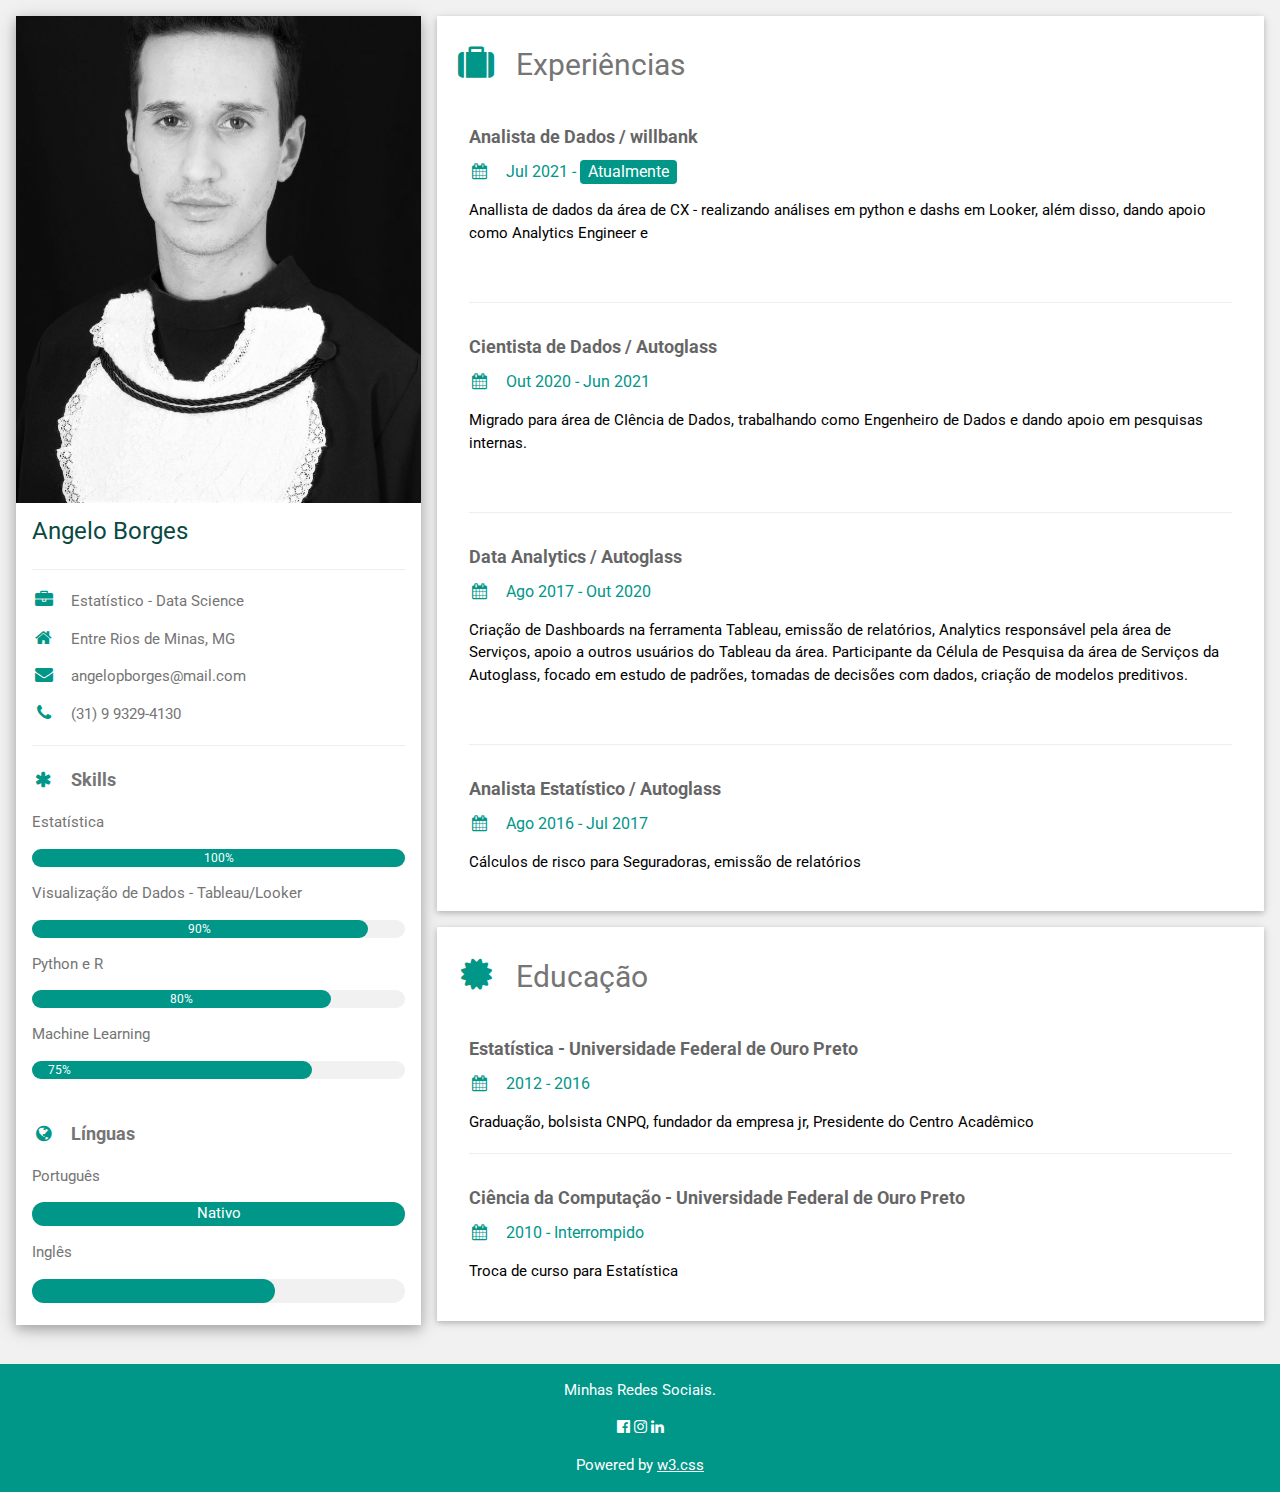
==== CVAngeloBorges/index.html @ 4f0cca8e "Update index.html" ====
<!DOCTYPE html>
<html>
<title>CV Angelo Borges</title>
<meta charset="UTF-8">
<meta name="viewport" content="width=device-width, initial-scale=1">
<link rel="stylesheet" href="https://www.w3schools.com/w3css/4/w3.css">
<link rel='stylesheet' href='https://fonts.googleapis.com/css?family=Roboto'>
<link rel="stylesheet" href="https://cdnjs.cloudflare.com/ajax/libs/font-awesome/4.7.0/css/font-awesome.min.css">
<style>
html,body,h1,h2,h3,h4,h5,h6 {font-family: "Roboto", sans-serif}
</style>
<body class="w3-light-grey">

<!-- Page Container -->
<div class="w3-content w3-margin-top" style="max-width:1400px;">

  <!-- The Grid -->
  <div class="w3-row-padding">
  
    <!-- Left Column -->
    <div class="w3-third">
    
      <div class="w3-white w3-text-grey w3-card-4">
        <div class="w3-display-container">
          <img src="images/forma.jpeg" style="width:100%" alt="foto">
        </div>
        <div class="w3-container">
          <h3><font color="#0A4942">Angelo Borges</font></h3>
          <hr>
          <p><i class="fa fa-briefcase fa-fw w3-margin-right w3-large w3-text-teal"></i>Estatístico - Data Science</p>
          <p><i class="fa fa-home fa-fw w3-margin-right w3-large w3-text-teal"></i>Entre Rios de Minas, MG</p>
          <p><i class="fa fa-envelope fa-fw w3-margin-right w3-large w3-text-teal"></i>angelopborges@mail.com</p>
          <p><i class="fa fa-phone fa-fw w3-margin-right w3-large w3-text-teal"></i>(31) 9 9329-4130</p>
          <hr>

          <p class="w3-large"><b><i class="fa fa-asterisk fa-fw w3-margin-right w3-text-teal"></i>Skills</b></p>
          <p>Estatística</p>
          <div class="w3-light-grey w3-round-xlarge w3-small">
            <div class="w3-container w3-center w3-round-xlarge w3-teal" style="width:100%">100%</div>
          </div>
          <p>Visualização de Dados - Tableau/Looker</p>
          <div class="w3-light-grey w3-round-xlarge w3-small">
            <div class="w3-container w3-center w3-round-xlarge w3-teal" style="width:90%">
              <div class="w3-center w3-text-white">90%</div>
            </div>
          </div>
          <p>Python e R</p>
          <div class="w3-light-grey w3-round-xlarge w3-small">
            <div class="w3-container w3-center w3-round-xlarge w3-teal" style="width:80%">80%</div>
          </div>
          <p>Machine Learning</p>
          <div class="w3-light-grey w3-round-xlarge w3-small">
            <div class="w3-container  w3-round-xlarge w3-teal" style="width:75%">75%</div>
          </div>
          <br>

          <p class="w3-large w3-text-theme"><b><i class="fa fa-globe fa-fw w3-margin-right w3-text-teal"></i>Línguas</b></p>
          <p>Português</p>
          <div class="w3-light-grey w3-round-xlarge">
            <div class="w3-round-xlarge w3-center w3-teal" style="height:24px;width:100%">Nativo</div>
          </div>
          <p>Inglês</p>
          <div class="w3-light-grey w3-round-xlarge">
            <div class="w3-round-xlarge w3-teal" style="height:24px;width:65%"></div>
          </div>
          <br>
        </div>
      </div><br>

    <!-- End Left Column -->
    </div>

    <!-- Right Column -->
    <div class="w3-twothird">
    
      <div class="w3-container w3-card w3-white w3-margin-bottom">
        <h2 class="w3-text-grey w3-padding-16"><i class="fa fa-suitcase fa-fw w3-margin-right w3-xxlarge w3-text-teal"></i>Experiências</h2>
        <div class="w3-container">
          <h5 class="w3-opacity"><b>Analista de Dados / willbank</b></h5>
          <h6 class="w3-text-teal"><i class="fa fa-calendar fa-fw w3-margin-right"></i>Jul 2021 - <span class="w3-tag w3-teal w3-round">Atualmente</span></h6>
          <p>Anallista de dados da área de CX - realizando análises em python e dashs em Looker, além disso, dando apoio como Analytics Engineer e</p>
          <br>
          <hr>
        </div>        
        <div class="w3-container">
          <h5 class="w3-opacity"><b>Cientista de Dados / Autoglass</b></h5>
          <h6 class="w3-text-teal"><i class="fa fa-calendar fa-fw w3-margin-right"></i>Out 2020 - Jun 2021</span></h6>
          <p>Migrado para área de CIência de Dados, trabalhando como Engenheiro de Dados e dando apoio em pesquisas internas.</p>
          <br>
          <hr>
        </div>
        <div class="w3-container">
          <h5 class="w3-opacity"><b>Data Analytics / Autoglass</b></h5>
          <h6 class="w3-text-teal"><i class="fa fa-calendar fa-fw w3-margin-right"></i>Ago 2017 - Out 2020</h6>
          <p>Criação de Dashboards na ferramenta Tableau, emissão de relatórios, Analytics responsável pela área de Serviços, apoio a outros usuários do Tableau da área. Participante da Célula de Pesquisa da área de Serviços da Autoglass, focado em estudo de padrões, tomadas de decisões com dados, criação de modelos preditivos. </p>
          <br>
          <hr>
        </div>
        <div class="w3-container">
          <h5 class="w3-opacity"><b>Analista Estatístico / Autoglass</b></h5>
          <h6 class="w3-text-teal"><i class="fa fa-calendar fa-fw w3-margin-right"></i>Ago 2016 - Jul 2017</h6>
          <p>Cálculos de risco para Seguradoras, emissão de relatórios </p><br>
        </div>
      </div>

      <div class="w3-container w3-card w3-white">
        <h2 class="w3-text-grey w3-padding-16"><i class="fa fa-certificate fa-fw w3-margin-right w3-xxlarge w3-text-teal"></i>Educação</h2>
        <div class="w3-container">
          <h5 class="w3-opacity"><b>Estatística - Universidade Federal de Ouro Preto</b></h5>
          <h6 class="w3-text-teal"><i class="fa fa-calendar fa-fw w3-margin-right"></i>2012 - 2016</h6>
          <p>Graduação, bolsista CNPQ, fundador da empresa jr, Presidente do Centro Acadêmico</p>
          <hr>
        </div>
        <div class="w3-container">
          <h5 class="w3-opacity"><b>Ciência da Computação - Universidade Federal de Ouro Preto</b></h5>
          <h6 class="w3-text-teal"><i class="fa fa-calendar fa-fw w3-margin-right"></i>2010 - Interrompido</h6>
          <p>Troca de curso para Estatística</p><br>
        </div>
      </div>
            

    <!-- End Right Column -->
    </div>
    
  <!-- End Grid -->
  </div>
  
  <!-- End Page Container -->
</div>

<footer class="w3-container w3-teal w3-center w3-margin-top">
  <p>Minhas Redes Sociais.</p>
  <a href="https://facebook.com/angelopborges"><i class="fa fa-facebook-official w3-hover-opacity"></i></a>
  <a href="https://www.instagram.com/tufoborges"><i class="fa fa-instagram w3-hover-opacity"></i></a> 
  <a href="https://www.linkedin.com/in/angelopborges/"><i class="fa fa-linkedin w3-hover-opacity"></i></a>
  <p>Powered by <a href="https://www.w3schools.com/w3css/default.asp" target="_blank">w3.css</a></p>
</footer>

</body>
</html>
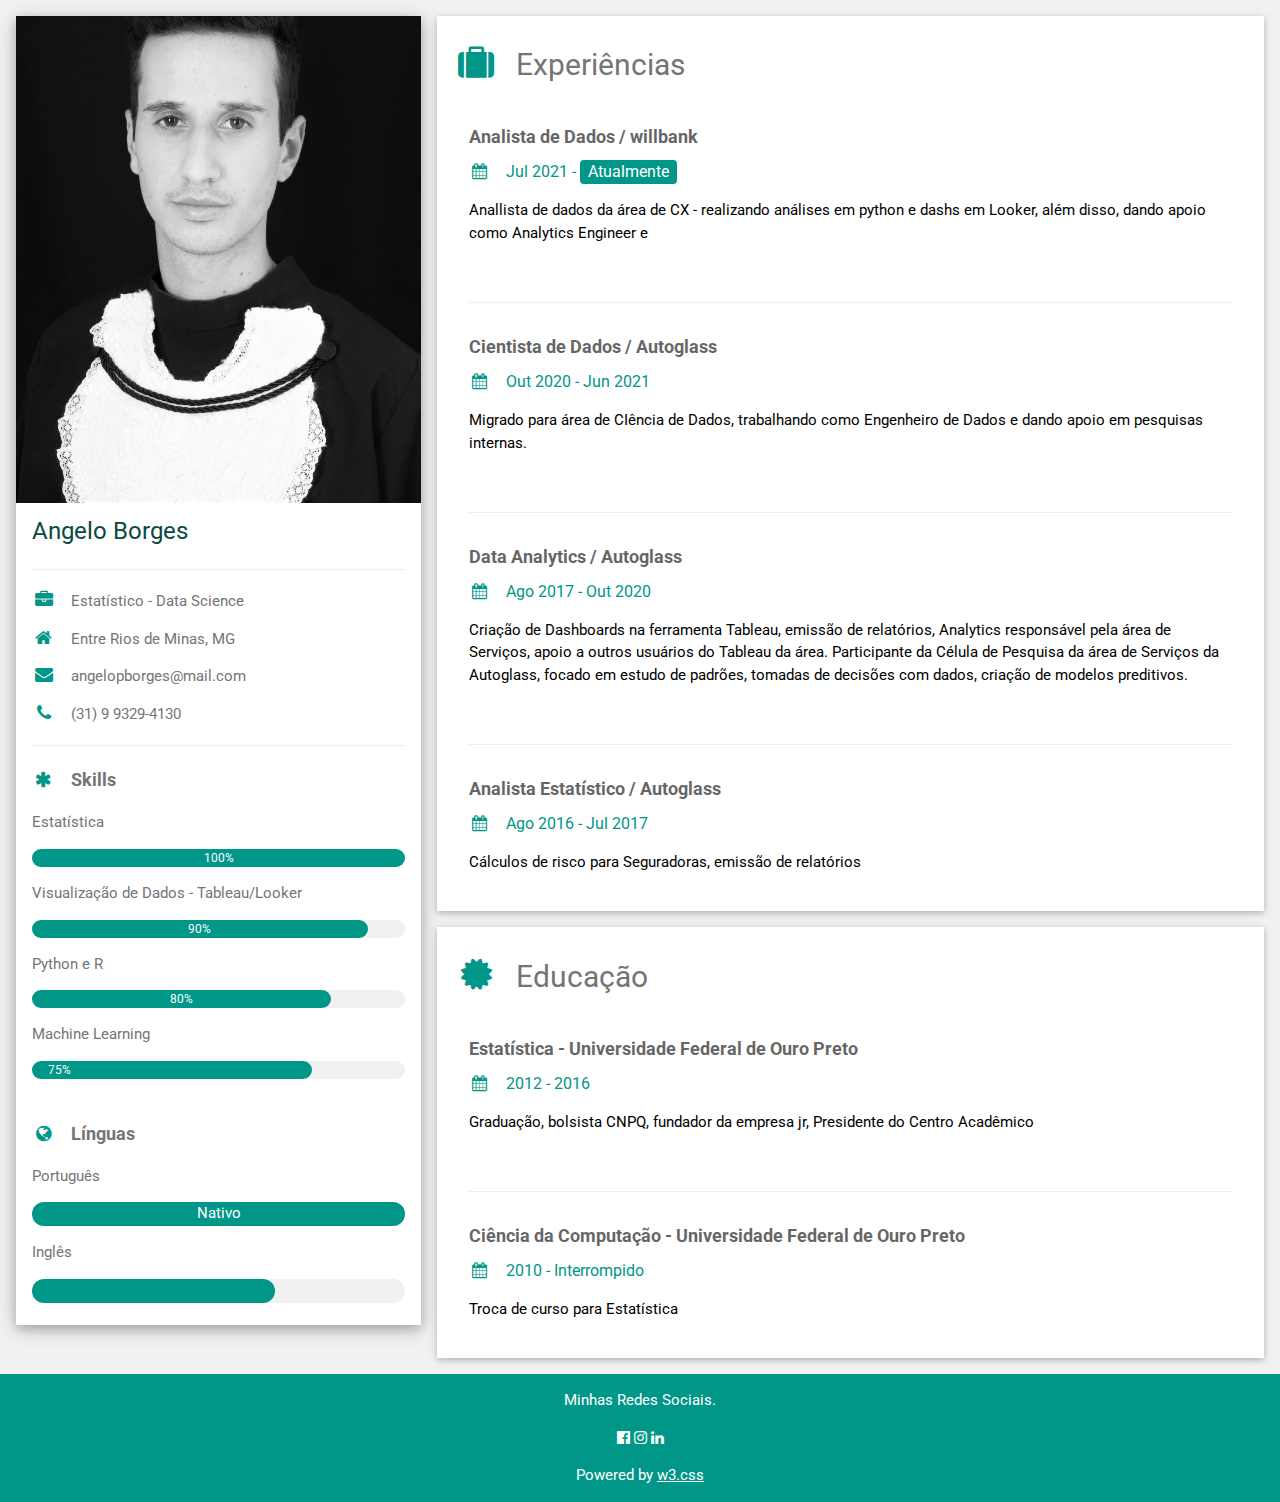
==== commit e77c72ed: "Update index.html" ====
--- a/CVAngeloBorges/index.html
+++ b/CVAngeloBorges/index.html
@@ -109,6 +109,7 @@
           <h5 class="w3-opacity"><b>Estatística - Universidade Federal de Ouro Preto</b></h5>
           <h6 class="w3-text-teal"><i class="fa fa-calendar fa-fw w3-margin-right"></i>2012 - 2016</h6>
           <p>Graduação, bolsista CNPQ, fundador da empresa jr, Presidente do Centro Acadêmico</p>
+          <br>
           <hr>
         </div>
         <div class="w3-container">
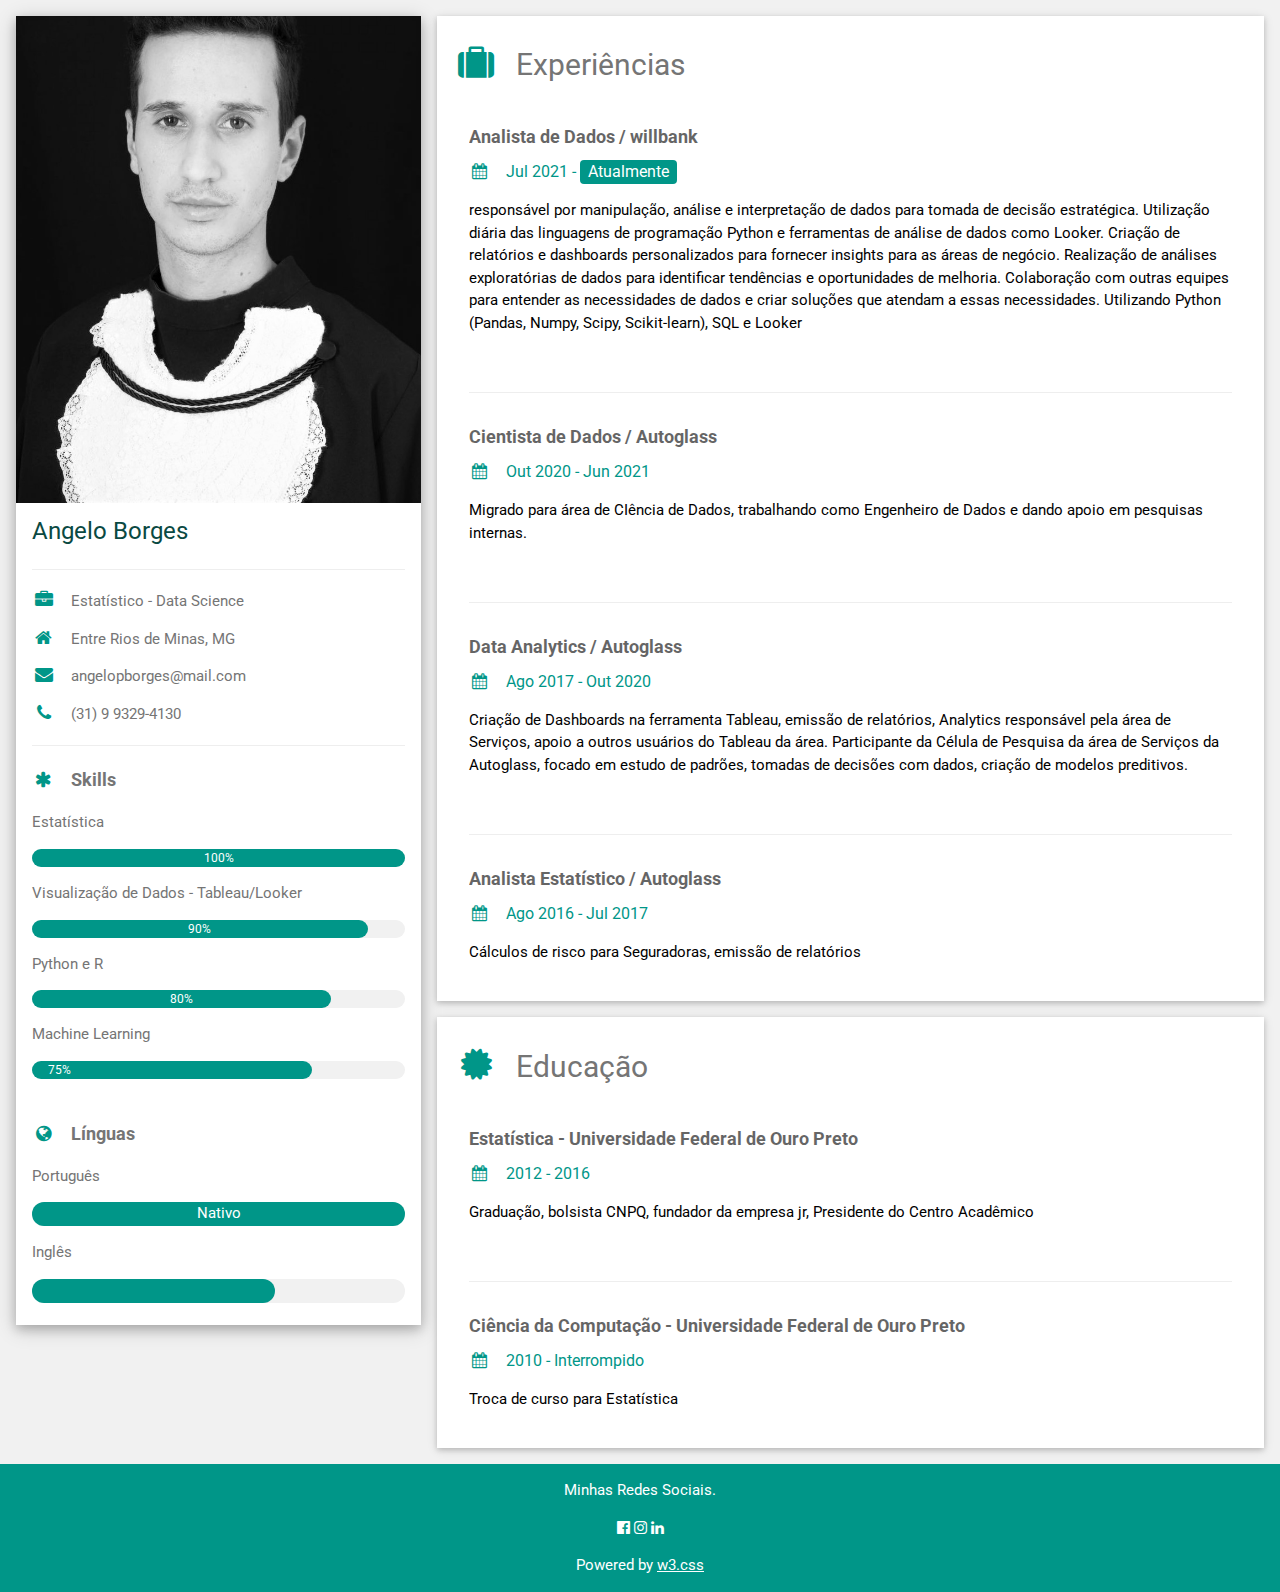
==== commit df3b56e0: "Update index.html" ====
--- a/CVAngeloBorges/index.html
+++ b/CVAngeloBorges/index.html
@@ -78,7 +78,9 @@
         <div class="w3-container">
           <h5 class="w3-opacity"><b>Analista de Dados / willbank</b></h5>
           <h6 class="w3-text-teal"><i class="fa fa-calendar fa-fw w3-margin-right"></i>Jul 2021 - <span class="w3-tag w3-teal w3-round">Atualmente</span></h6>
-          <p>Anallista de dados da área de CX - realizando análises em python e dashs em Looker, além disso, dando apoio como Analytics Engineer e</p>
+          <p>responsável por manipulação, análise e interpretação de dados para tomada de decisão estratégica. Utilização diária das linguagens de programação Python e ferramentas de análise de dados como Looker. 
+          Criação de relatórios e dashboards personalizados para fornecer insights para as áreas de negócio. Realização de análises exploratórias de dados para identificar tendências e oportunidades de melhoria. 
+          Colaboração com outras equipes para entender as necessidades de dados e criar soluções que atendam a essas necessidades. Utilizando Python (Pandas, Numpy, Scipy, Scikit-learn), SQL e Looker</p>
           <br>
           <hr>
         </div>        
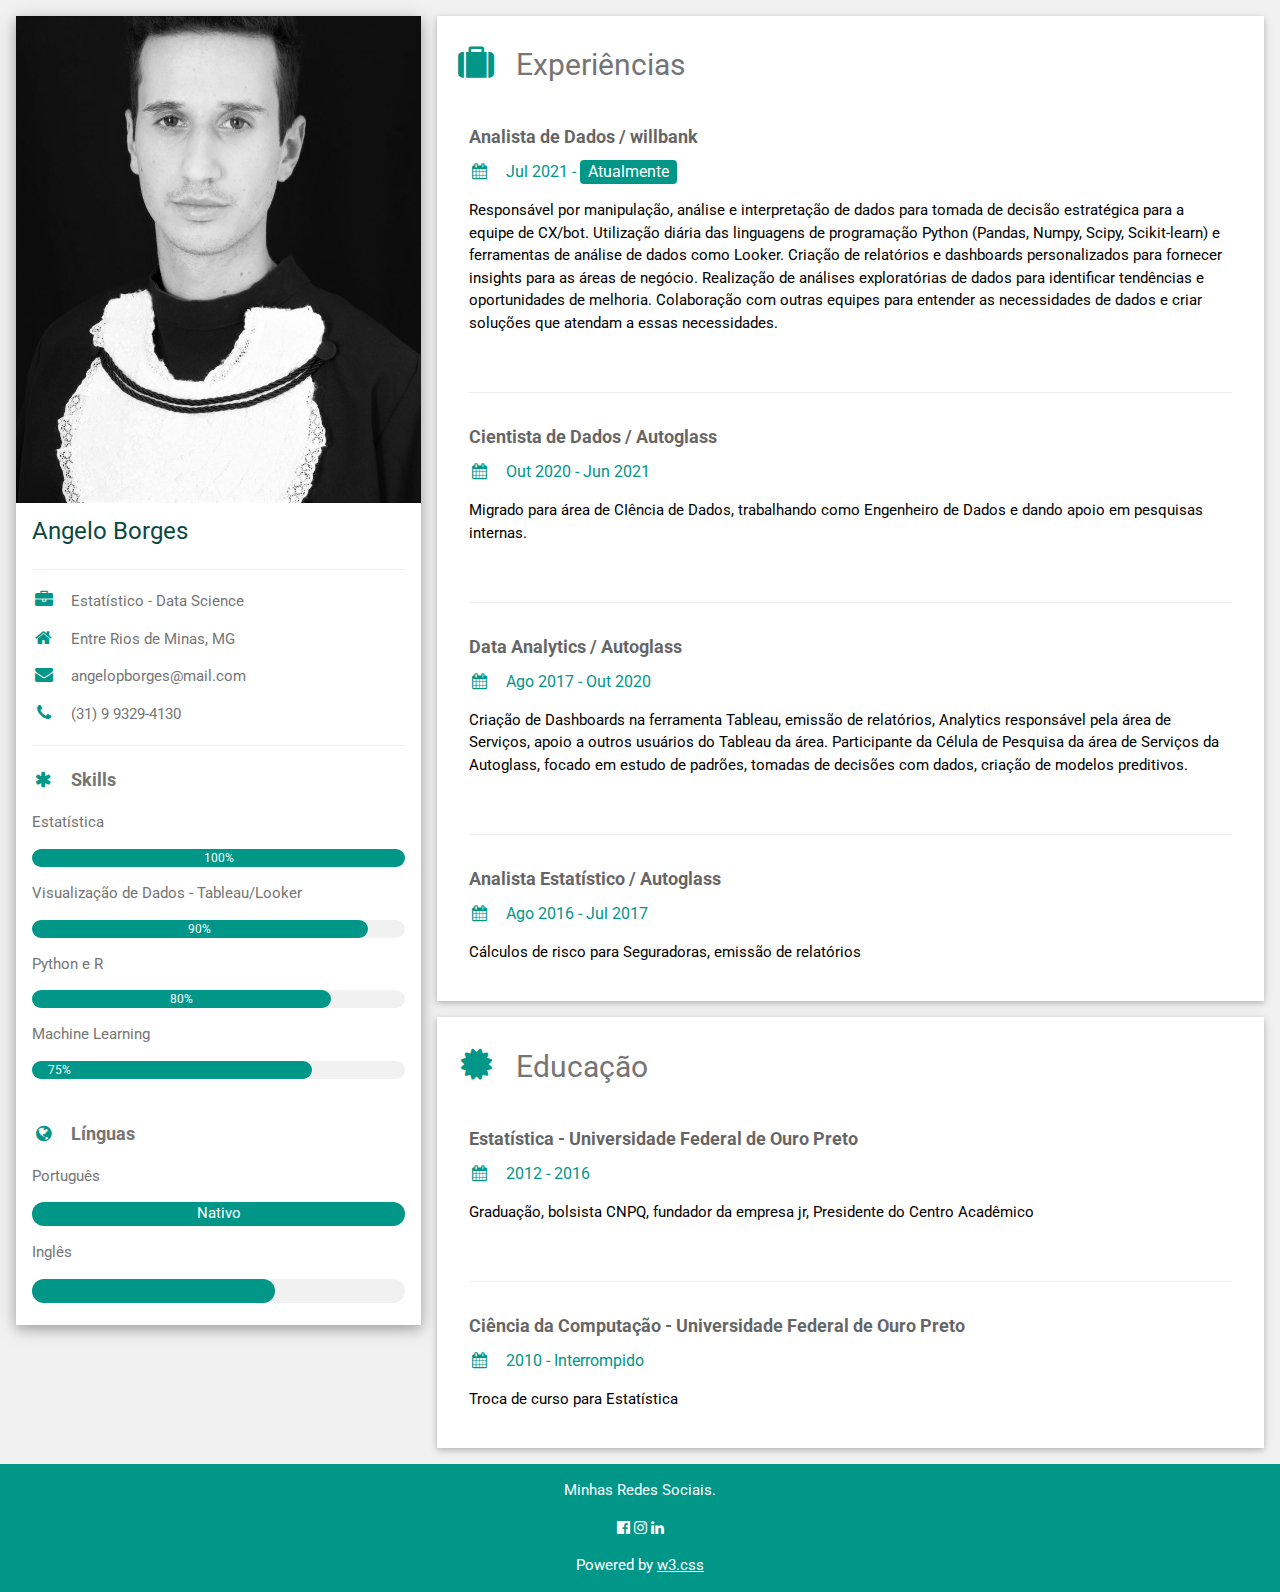
==== commit 75d09b34: "Update index.html" ====
--- a/CVAngeloBorges/index.html
+++ b/CVAngeloBorges/index.html
@@ -78,9 +78,9 @@
         <div class="w3-container">
           <h5 class="w3-opacity"><b>Analista de Dados / willbank</b></h5>
           <h6 class="w3-text-teal"><i class="fa fa-calendar fa-fw w3-margin-right"></i>Jul 2021 - <span class="w3-tag w3-teal w3-round">Atualmente</span></h6>
-          <p>responsável por manipulação, análise e interpretação de dados para tomada de decisão estratégica. Utilização diária das linguagens de programação Python e ferramentas de análise de dados como Looker. 
+          <p>Responsável por manipulação, análise e interpretação de dados para tomada de decisão estratégica para a equipe de CX/bot. Utilização diária das linguagens de programação Python (Pandas, Numpy, Scipy, Scikit-learn) e ferramentas de análise de dados como Looker. 
           Criação de relatórios e dashboards personalizados para fornecer insights para as áreas de negócio. Realização de análises exploratórias de dados para identificar tendências e oportunidades de melhoria. 
-          Colaboração com outras equipes para entender as necessidades de dados e criar soluções que atendam a essas necessidades. Utilizando Python (Pandas, Numpy, Scipy, Scikit-learn), SQL e Looker</p>
+          Colaboração com outras equipes para entender as necessidades de dados e criar soluções que atendam a essas necessidades.</p>
           <br>
           <hr>
         </div>        
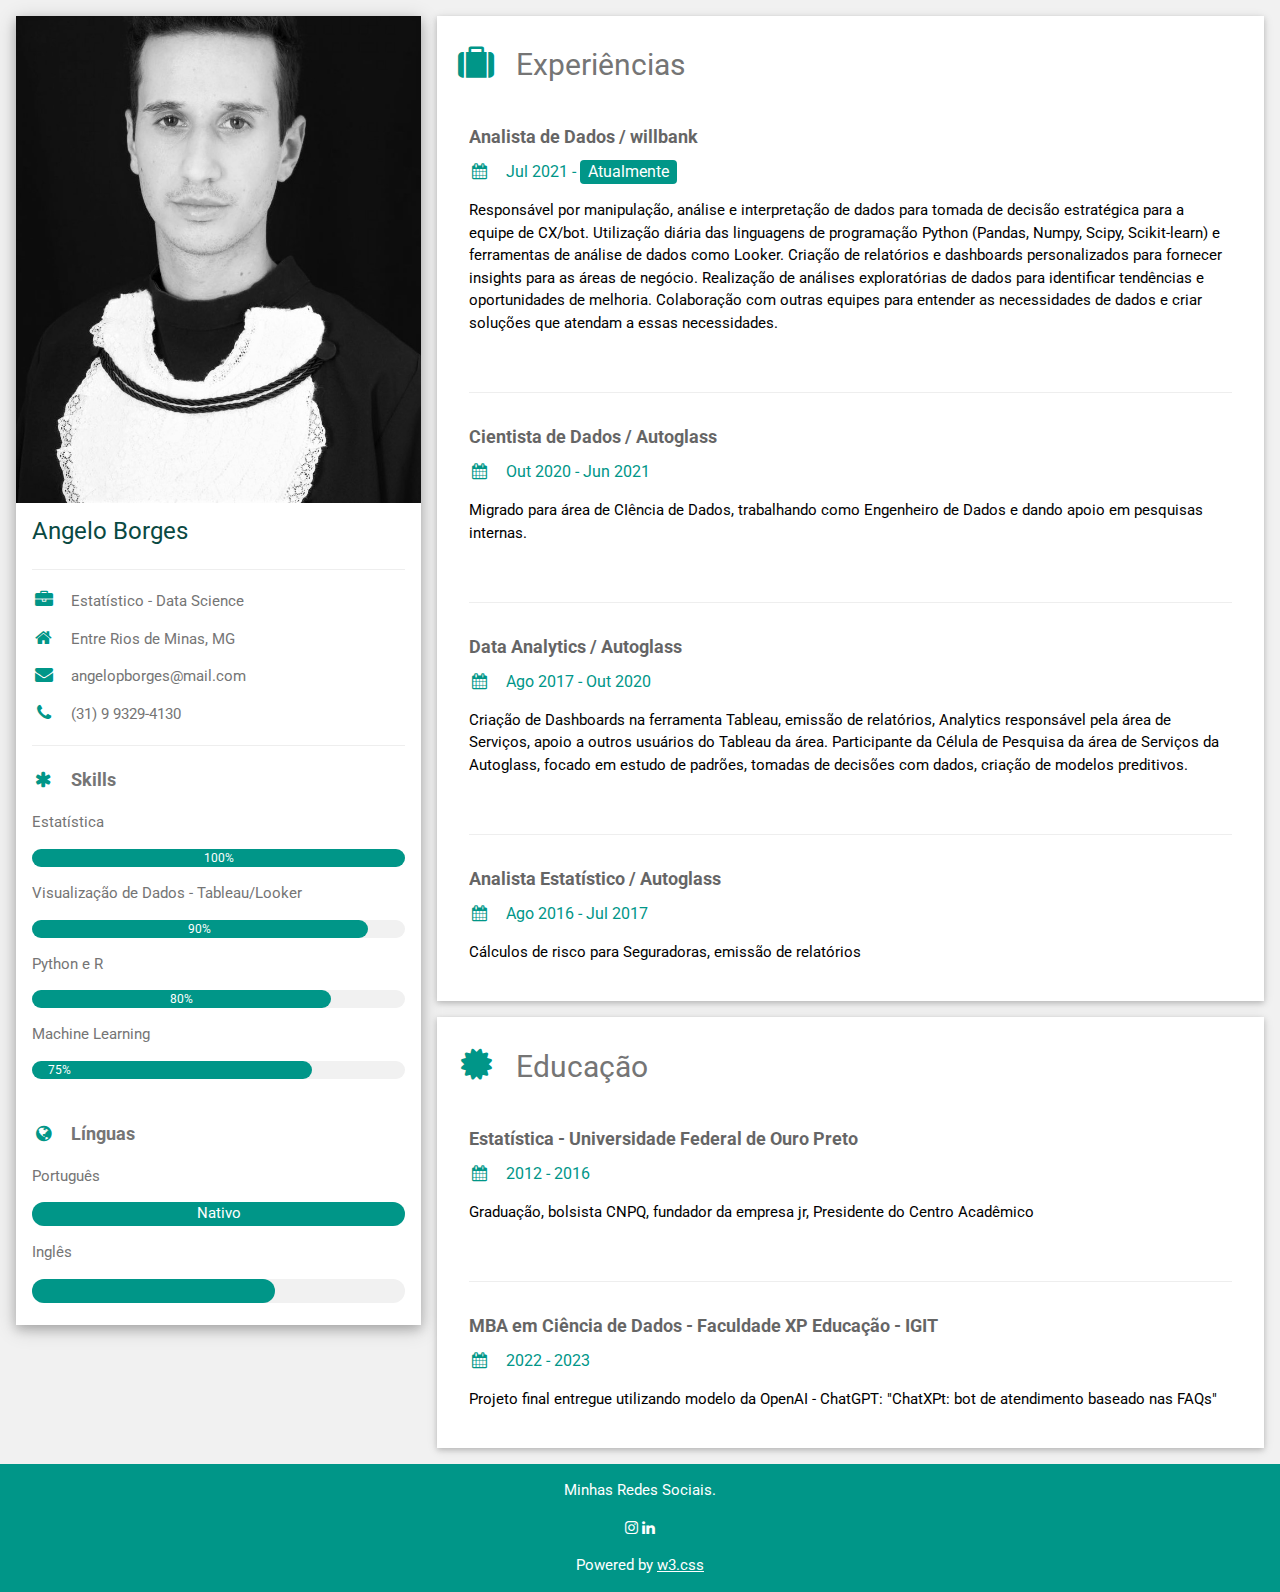
==== commit a21f7f6c: "'atualizacao_cv'" ====
--- a/CVAngeloBorges/index.html
+++ b/CVAngeloBorges/index.html
@@ -115,9 +115,9 @@
           <hr>
         </div>
         <div class="w3-container">
-          <h5 class="w3-opacity"><b>Ciência da Computação - Universidade Federal de Ouro Preto</b></h5>
-          <h6 class="w3-text-teal"><i class="fa fa-calendar fa-fw w3-margin-right"></i>2010 - Interrompido</h6>
-          <p>Troca de curso para Estatística</p><br>
+          <h5 class="w3-opacity"><b>MBA em Ciência de Dados - Faculdade XP Educação - IGIT</b></h5>
+          <h6 class="w3-text-teal"><i class="fa fa-calendar fa-fw w3-margin-right"></i>2022 - 2023</h6>
+          <p>Projeto final entregue utilizando modelo da OpenAI - ChatGPT: "ChatXPt: bot de atendimento baseado nas FAQs"</p><br>
         </div>
       </div>
             
@@ -133,7 +133,6 @@
 
 <footer class="w3-container w3-teal w3-center w3-margin-top">
   <p>Minhas Redes Sociais.</p>
-  <a href="https://facebook.com/angelopborges"><i class="fa fa-facebook-official w3-hover-opacity"></i></a>
   <a href="https://www.instagram.com/tufoborges"><i class="fa fa-instagram w3-hover-opacity"></i></a> 
   <a href="https://www.linkedin.com/in/angelopborges/"><i class="fa fa-linkedin w3-hover-opacity"></i></a>
   <p>Powered by <a href="https://www.w3schools.com/w3css/default.asp" target="_blank">w3.css</a></p>
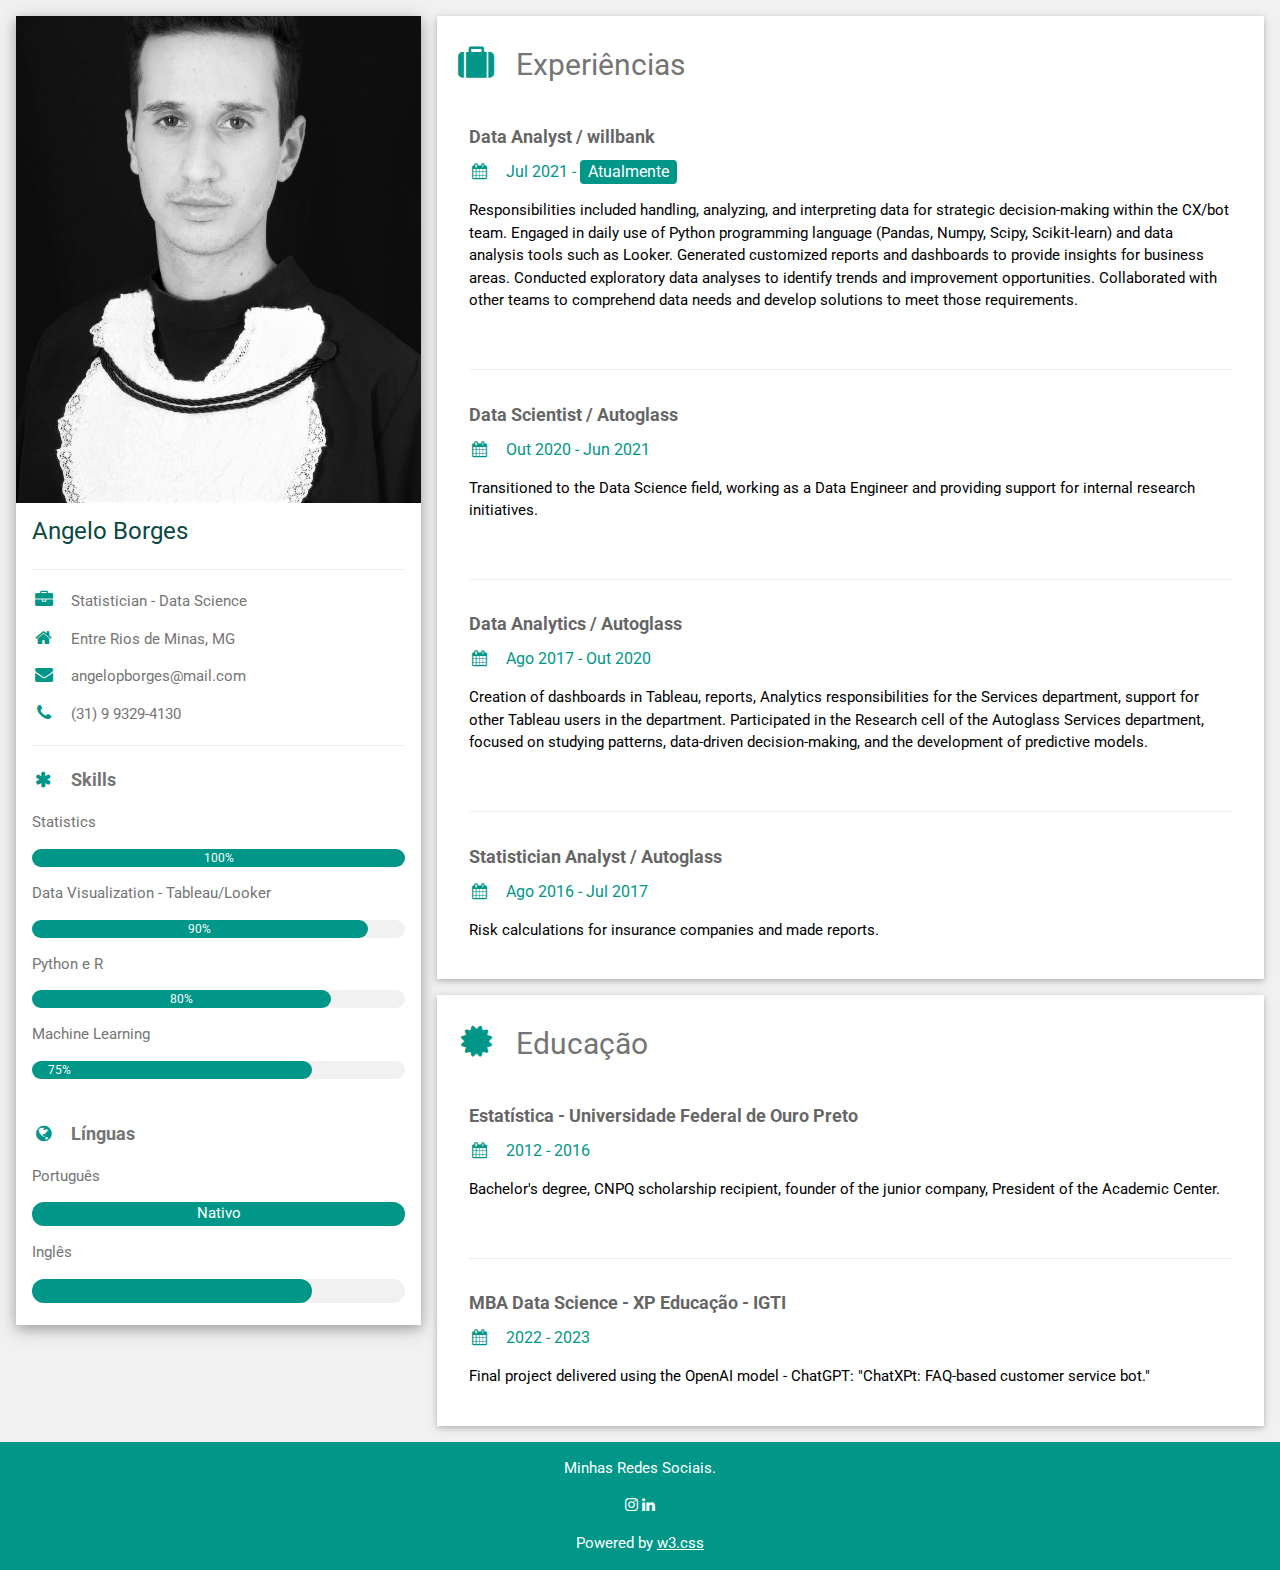
==== commit 8b80ab5f: "'english_version'" ====
--- a/CVAngeloBorges/index.html
+++ b/CVAngeloBorges/index.html
@@ -27,18 +27,18 @@
         <div class="w3-container">
           <h3><font color="#0A4942">Angelo Borges</font></h3>
           <hr>
-          <p><i class="fa fa-briefcase fa-fw w3-margin-right w3-large w3-text-teal"></i>Estatístico - Data Science</p>
+          <p><i class="fa fa-briefcase fa-fw w3-margin-right w3-large w3-text-teal"></i>Statistician - Data Science</p>
           <p><i class="fa fa-home fa-fw w3-margin-right w3-large w3-text-teal"></i>Entre Rios de Minas, MG</p>
           <p><i class="fa fa-envelope fa-fw w3-margin-right w3-large w3-text-teal"></i>angelopborges@mail.com</p>
           <p><i class="fa fa-phone fa-fw w3-margin-right w3-large w3-text-teal"></i>(31) 9 9329-4130</p>
           <hr>
 
           <p class="w3-large"><b><i class="fa fa-asterisk fa-fw w3-margin-right w3-text-teal"></i>Skills</b></p>
-          <p>Estatística</p>
+          <p>Statistics</p>
           <div class="w3-light-grey w3-round-xlarge w3-small">
             <div class="w3-container w3-center w3-round-xlarge w3-teal" style="width:100%">100%</div>
           </div>
-          <p>Visualização de Dados - Tableau/Looker</p>
+          <p>Data Visualization - Tableau/Looker</p>
           <div class="w3-light-grey w3-round-xlarge w3-small">
             <div class="w3-container w3-center w3-round-xlarge w3-teal" style="width:90%">
               <div class="w3-center w3-text-white">90%</div>
@@ -61,7 +61,7 @@
           </div>
           <p>Inglês</p>
           <div class="w3-light-grey w3-round-xlarge">
-            <div class="w3-round-xlarge w3-teal" style="height:24px;width:65%"></div>
+            <div class="w3-round-xlarge w3-teal" style="height:24px;width:75%"></div>
           </div>
           <br>
         </div>
@@ -76,32 +76,32 @@
       <div class="w3-container w3-card w3-white w3-margin-bottom">
         <h2 class="w3-text-grey w3-padding-16"><i class="fa fa-suitcase fa-fw w3-margin-right w3-xxlarge w3-text-teal"></i>Experiências</h2>
         <div class="w3-container">
-          <h5 class="w3-opacity"><b>Analista de Dados / willbank</b></h5>
+          <h5 class="w3-opacity"><b>Data Analyst / willbank</b></h5>
           <h6 class="w3-text-teal"><i class="fa fa-calendar fa-fw w3-margin-right"></i>Jul 2021 - <span class="w3-tag w3-teal w3-round">Atualmente</span></h6>
-          <p>Responsável por manipulação, análise e interpretação de dados para tomada de decisão estratégica para a equipe de CX/bot. Utilização diária das linguagens de programação Python (Pandas, Numpy, Scipy, Scikit-learn) e ferramentas de análise de dados como Looker. 
-          Criação de relatórios e dashboards personalizados para fornecer insights para as áreas de negócio. Realização de análises exploratórias de dados para identificar tendências e oportunidades de melhoria. 
-          Colaboração com outras equipes para entender as necessidades de dados e criar soluções que atendam a essas necessidades.</p>
+          <p>Responsibilities included handling, analyzing, and interpreting data for strategic decision-making within the CX/bot team. Engaged in daily use of Python programming language (Pandas, Numpy, Scipy, Scikit-learn) and data analysis tools such as Looker.
+            Generated customized reports and dashboards to provide insights for business areas. Conducted exploratory data analyses to identify trends and improvement opportunities. Collaborated with other teams to comprehend data needs and develop solutions to meet those requirements.</p>
           <br>
           <hr>
         </div>        
         <div class="w3-container">
-          <h5 class="w3-opacity"><b>Cientista de Dados / Autoglass</b></h5>
+          <h5 class="w3-opacity"><b>Data Scientist / Autoglass</b></h5>
           <h6 class="w3-text-teal"><i class="fa fa-calendar fa-fw w3-margin-right"></i>Out 2020 - Jun 2021</span></h6>
-          <p>Migrado para área de CIência de Dados, trabalhando como Engenheiro de Dados e dando apoio em pesquisas internas.</p>
+          <p>Transitioned to the Data Science field, working as a Data Engineer and providing support for internal research initiatives.</p>
           <br>
           <hr>
         </div>
         <div class="w3-container">
           <h5 class="w3-opacity"><b>Data Analytics / Autoglass</b></h5>
           <h6 class="w3-text-teal"><i class="fa fa-calendar fa-fw w3-margin-right"></i>Ago 2017 - Out 2020</h6>
-          <p>Criação de Dashboards na ferramenta Tableau, emissão de relatórios, Analytics responsável pela área de Serviços, apoio a outros usuários do Tableau da área. Participante da Célula de Pesquisa da área de Serviços da Autoglass, focado em estudo de padrões, tomadas de decisões com dados, criação de modelos preditivos. </p>
+          <p>Creation of dashboards in Tableau, reports, Analytics responsibilities for the Services department, support for other Tableau users in the department. Participated in the Research cell of the Autoglass Services department, focused on studying patterns, data-driven decision-making, and the development of predictive models. </p>
           <br>
           <hr>
         </div>
         <div class="w3-container">
-          <h5 class="w3-opacity"><b>Analista Estatístico / Autoglass</b></h5>
+          <h5 class="w3-opacity"><b>Statistician Analyst / Autoglass</b></h5>
           <h6 class="w3-text-teal"><i class="fa fa-calendar fa-fw w3-margin-right"></i>Ago 2016 - Jul 2017</h6>
-          <p>Cálculos de risco para Seguradoras, emissão de relatórios </p><br>
+          <p>Risk calculations for insurance companies and made reports.</p>
+          <br>
         </div>
       </div>
 
@@ -110,14 +110,14 @@
         <div class="w3-container">
           <h5 class="w3-opacity"><b>Estatística - Universidade Federal de Ouro Preto</b></h5>
           <h6 class="w3-text-teal"><i class="fa fa-calendar fa-fw w3-margin-right"></i>2012 - 2016</h6>
-          <p>Graduação, bolsista CNPQ, fundador da empresa jr, Presidente do Centro Acadêmico</p>
+          <p>Bachelor's degree, CNPQ scholarship recipient, founder of the junior company, President of the Academic Center.</p>
           <br>
           <hr>
         </div>
         <div class="w3-container">
-          <h5 class="w3-opacity"><b>MBA em Ciência de Dados - Faculdade XP Educação - IGIT</b></h5>
+          <h5 class="w3-opacity"><b>MBA Data Science - XP Educação - IGTI</b></h5>
           <h6 class="w3-text-teal"><i class="fa fa-calendar fa-fw w3-margin-right"></i>2022 - 2023</h6>
-          <p>Projeto final entregue utilizando modelo da OpenAI - ChatGPT: "ChatXPt: bot de atendimento baseado nas FAQs"</p><br>
+          <p>Final project delivered using the OpenAI model - ChatGPT: "ChatXPt: FAQ-based customer service bot."</p><br>
         </div>
       </div>
             
@@ -139,4 +139,4 @@
 </footer>
 
 </body>
-</html>
+</html>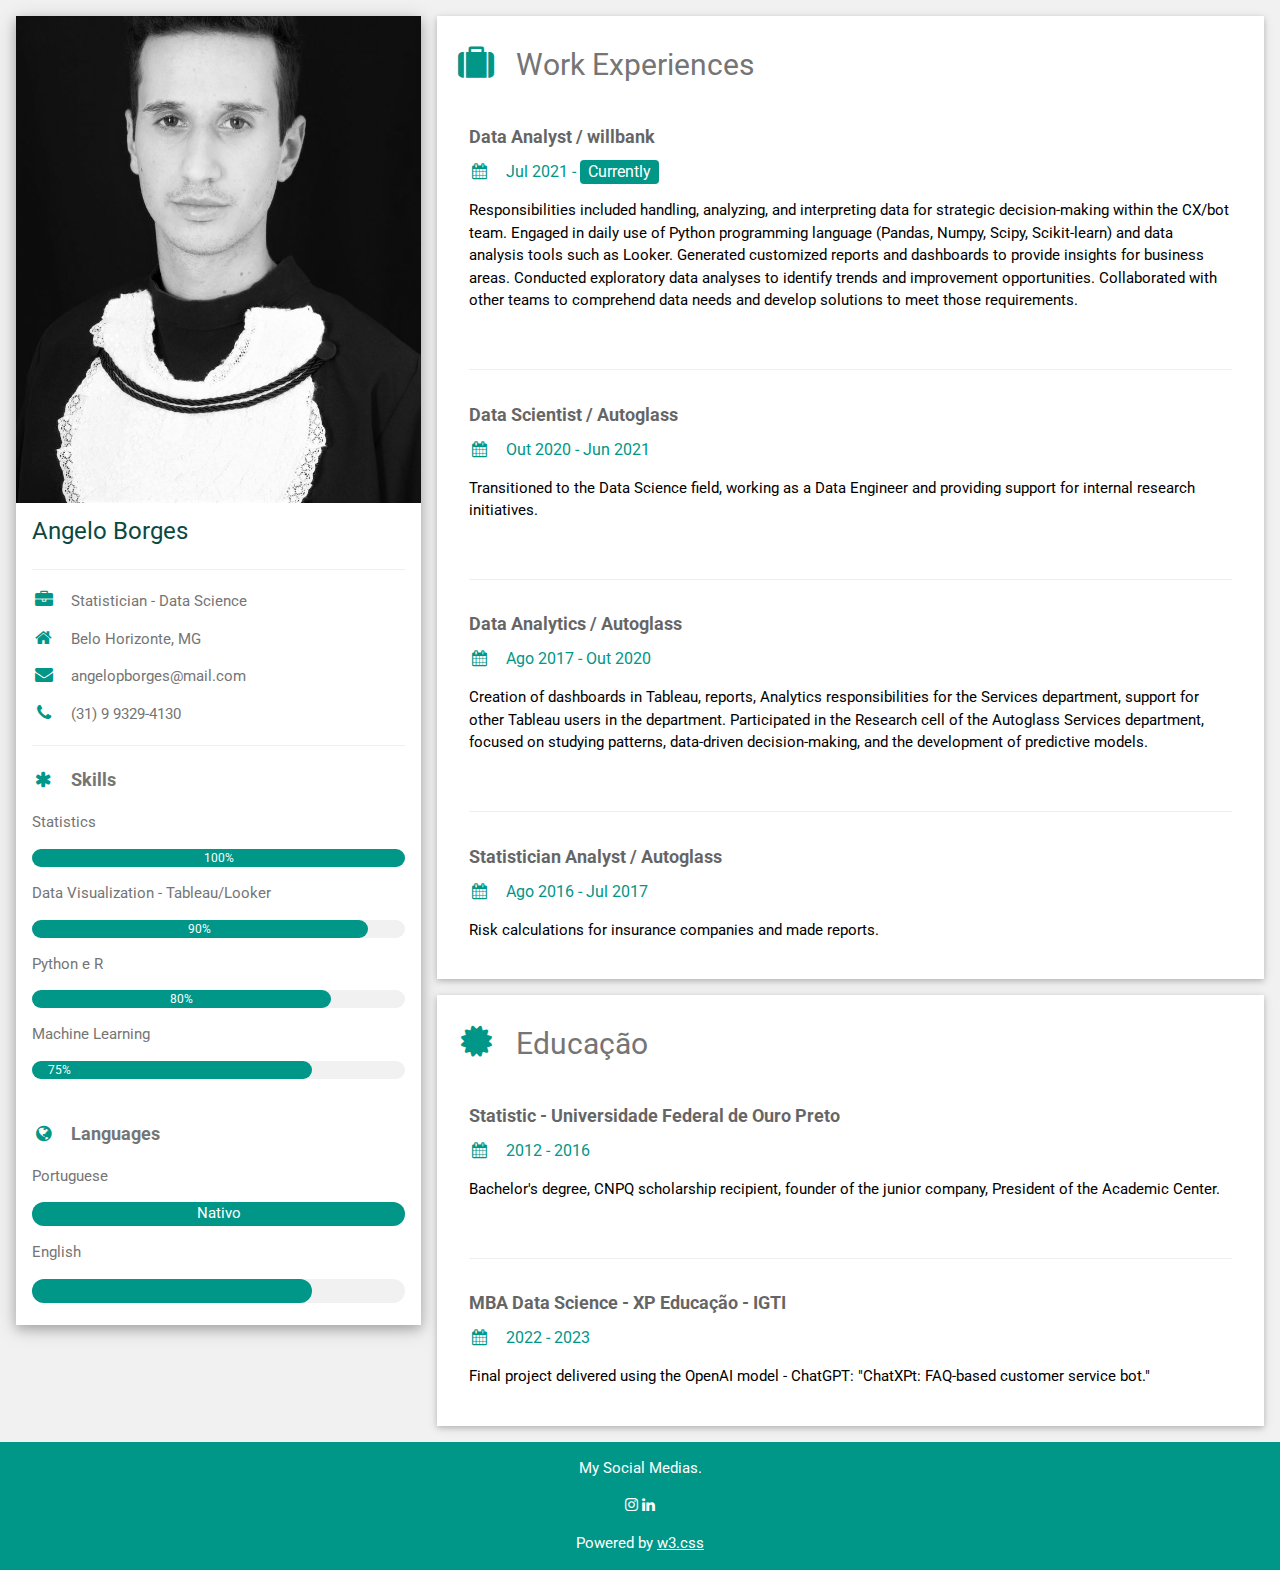
==== commit ad4b26a2: "'hotfix'" ====
--- a/CVAngeloBorges/index.html
+++ b/CVAngeloBorges/index.html
@@ -28,7 +28,7 @@
           <h3><font color="#0A4942">Angelo Borges</font></h3>
           <hr>
           <p><i class="fa fa-briefcase fa-fw w3-margin-right w3-large w3-text-teal"></i>Statistician - Data Science</p>
-          <p><i class="fa fa-home fa-fw w3-margin-right w3-large w3-text-teal"></i>Entre Rios de Minas, MG</p>
+          <p><i class="fa fa-home fa-fw w3-margin-right w3-large w3-text-teal"></i>Belo Horizonte, MG</p>
           <p><i class="fa fa-envelope fa-fw w3-margin-right w3-large w3-text-teal"></i>angelopborges@mail.com</p>
           <p><i class="fa fa-phone fa-fw w3-margin-right w3-large w3-text-teal"></i>(31) 9 9329-4130</p>
           <hr>
@@ -54,12 +54,12 @@
           </div>
           <br>
 
-          <p class="w3-large w3-text-theme"><b><i class="fa fa-globe fa-fw w3-margin-right w3-text-teal"></i>Línguas</b></p>
-          <p>Português</p>
+          <p class="w3-large w3-text-theme"><b><i class="fa fa-globe fa-fw w3-margin-right w3-text-teal"></i>Languages</b></p>
+          <p>Portuguese</p>
           <div class="w3-light-grey w3-round-xlarge">
             <div class="w3-round-xlarge w3-center w3-teal" style="height:24px;width:100%">Nativo</div>
           </div>
-          <p>Inglês</p>
+          <p>English</p>
           <div class="w3-light-grey w3-round-xlarge">
             <div class="w3-round-xlarge w3-teal" style="height:24px;width:75%"></div>
           </div>
@@ -74,10 +74,10 @@
     <div class="w3-twothird">
     
       <div class="w3-container w3-card w3-white w3-margin-bottom">
-        <h2 class="w3-text-grey w3-padding-16"><i class="fa fa-suitcase fa-fw w3-margin-right w3-xxlarge w3-text-teal"></i>Experiências</h2>
+        <h2 class="w3-text-grey w3-padding-16"><i class="fa fa-suitcase fa-fw w3-margin-right w3-xxlarge w3-text-teal"></i>Work Experiences</h2>
         <div class="w3-container">
           <h5 class="w3-opacity"><b>Data Analyst / willbank</b></h5>
-          <h6 class="w3-text-teal"><i class="fa fa-calendar fa-fw w3-margin-right"></i>Jul 2021 - <span class="w3-tag w3-teal w3-round">Atualmente</span></h6>
+          <h6 class="w3-text-teal"><i class="fa fa-calendar fa-fw w3-margin-right"></i>Jul 2021 - <span class="w3-tag w3-teal w3-round">Currently</span></h6>
           <p>Responsibilities included handling, analyzing, and interpreting data for strategic decision-making within the CX/bot team. Engaged in daily use of Python programming language (Pandas, Numpy, Scipy, Scikit-learn) and data analysis tools such as Looker.
             Generated customized reports and dashboards to provide insights for business areas. Conducted exploratory data analyses to identify trends and improvement opportunities. Collaborated with other teams to comprehend data needs and develop solutions to meet those requirements.</p>
           <br>
@@ -108,7 +108,7 @@
       <div class="w3-container w3-card w3-white">
         <h2 class="w3-text-grey w3-padding-16"><i class="fa fa-certificate fa-fw w3-margin-right w3-xxlarge w3-text-teal"></i>Educação</h2>
         <div class="w3-container">
-          <h5 class="w3-opacity"><b>Estatística - Universidade Federal de Ouro Preto</b></h5>
+          <h5 class="w3-opacity"><b>Statistic - Universidade Federal de Ouro Preto</b></h5>
           <h6 class="w3-text-teal"><i class="fa fa-calendar fa-fw w3-margin-right"></i>2012 - 2016</h6>
           <p>Bachelor's degree, CNPQ scholarship recipient, founder of the junior company, President of the Academic Center.</p>
           <br>
@@ -132,7 +132,7 @@
 </div>
 
 <footer class="w3-container w3-teal w3-center w3-margin-top">
-  <p>Minhas Redes Sociais.</p>
+  <p>My Social Medias.</p>
   <a href="https://www.instagram.com/tufoborges"><i class="fa fa-instagram w3-hover-opacity"></i></a> 
   <a href="https://www.linkedin.com/in/angelopborges/"><i class="fa fa-linkedin w3-hover-opacity"></i></a>
   <p>Powered by <a href="https://www.w3schools.com/w3css/default.asp" target="_blank">w3.css</a></p>
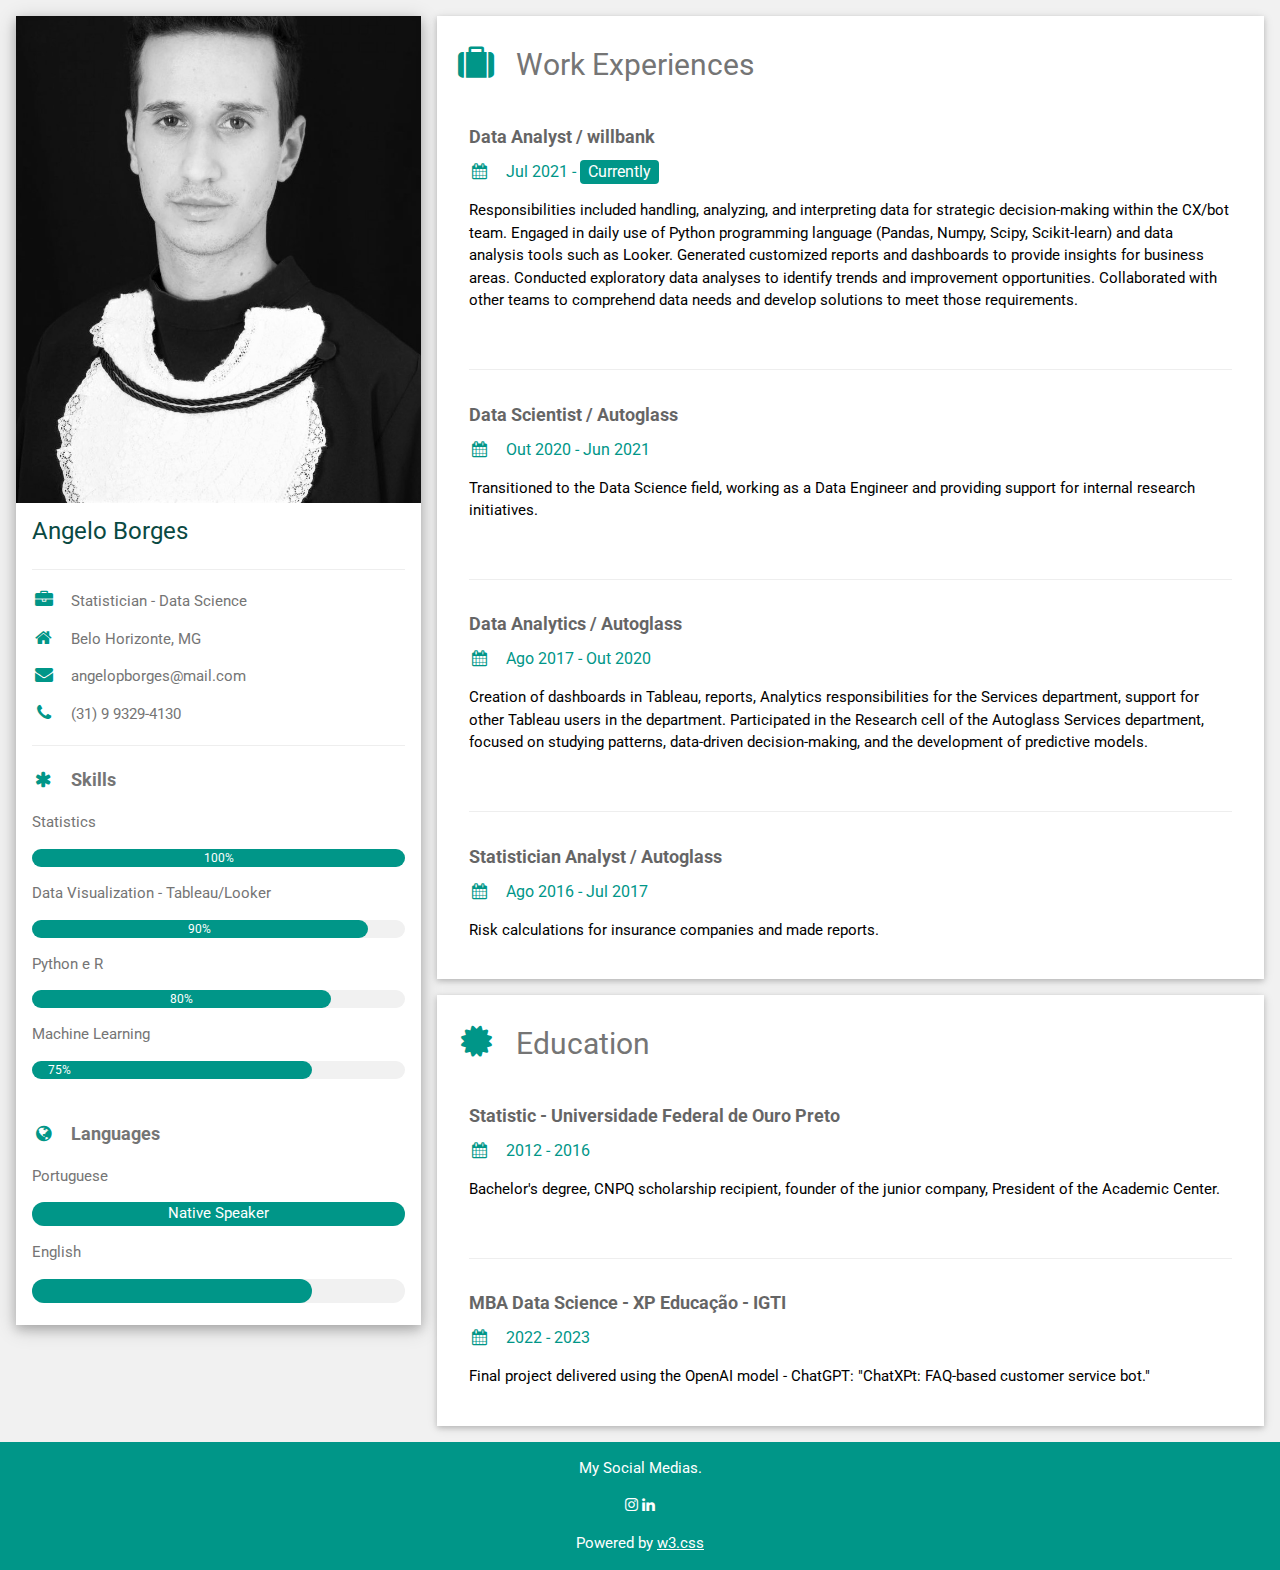
==== commit 8a890123: "'hotfix_education'" ====
--- a/CVAngeloBorges/index.html
+++ b/CVAngeloBorges/index.html
@@ -57,7 +57,7 @@
           <p class="w3-large w3-text-theme"><b><i class="fa fa-globe fa-fw w3-margin-right w3-text-teal"></i>Languages</b></p>
           <p>Portuguese</p>
           <div class="w3-light-grey w3-round-xlarge">
-            <div class="w3-round-xlarge w3-center w3-teal" style="height:24px;width:100%">Nativo</div>
+            <div class="w3-round-xlarge w3-center w3-teal" style="height:24px;width:100%">Native Speaker</div>
           </div>
           <p>English</p>
           <div class="w3-light-grey w3-round-xlarge">
@@ -106,7 +106,7 @@
       </div>
 
       <div class="w3-container w3-card w3-white">
-        <h2 class="w3-text-grey w3-padding-16"><i class="fa fa-certificate fa-fw w3-margin-right w3-xxlarge w3-text-teal"></i>Educação</h2>
+        <h2 class="w3-text-grey w3-padding-16"><i class="fa fa-certificate fa-fw w3-margin-right w3-xxlarge w3-text-teal"></i>Education</h2>
         <div class="w3-container">
           <h5 class="w3-opacity"><b>Statistic - Universidade Federal de Ouro Preto</b></h5>
           <h6 class="w3-text-teal"><i class="fa fa-calendar fa-fw w3-margin-right"></i>2012 - 2016</h6>
